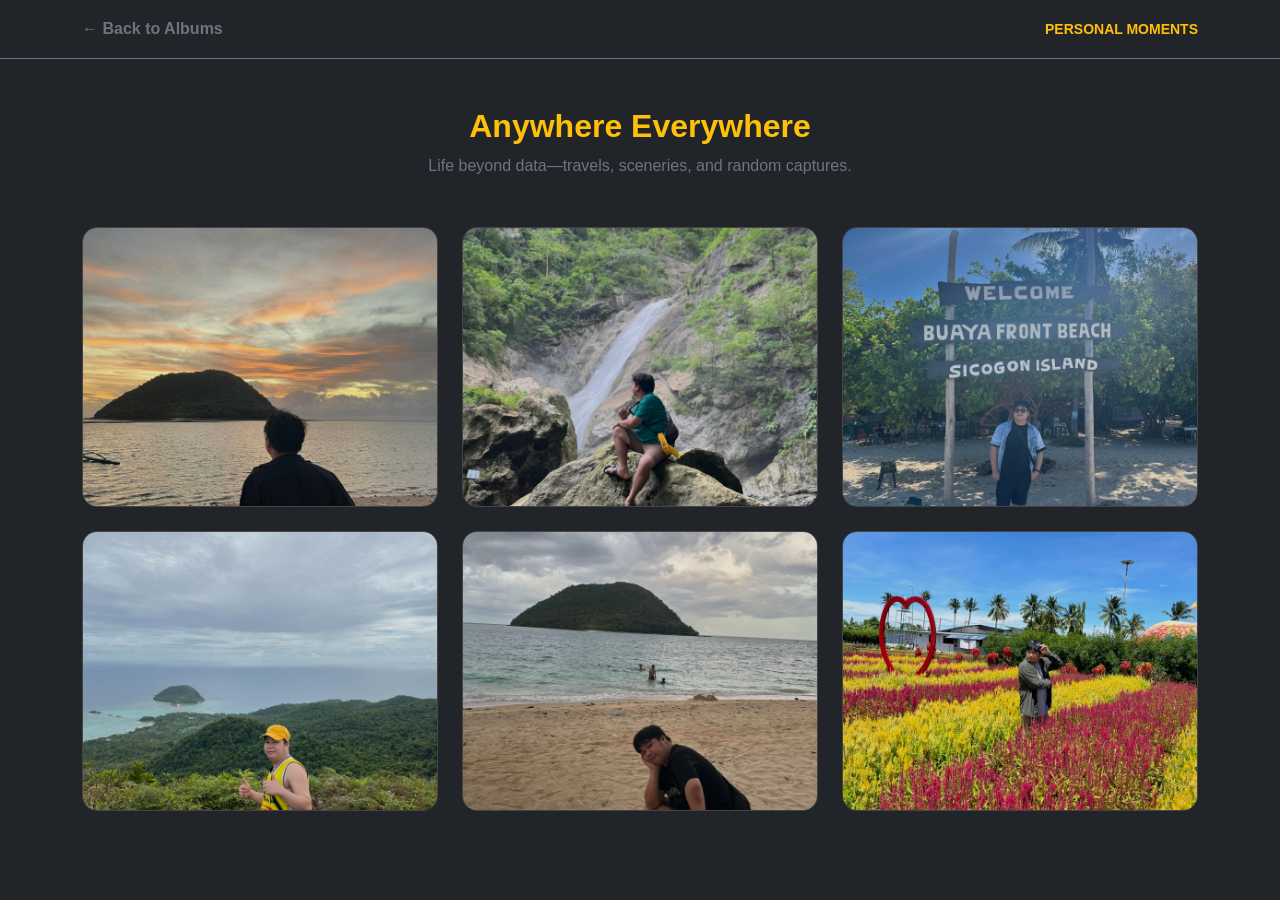
==== album-anywhere.html @ 358e81f5 "Add files via upload This is to showcase my skills, profession and education" ====
<!DOCTYPE html>
<html lang="en">
<head>
    <meta charset="UTF-8">
    <meta name="viewport" content="width=device-width, initial-scale=1.0">
    <title>Anywhere Everywhere | Jizryl Arboleda</title>
    <link href="https://cdn.jsdelivr.net/npm/bootstrap@5.3.2/dist/css/bootstrap.min.css" rel="stylesheet">
    <link rel="stylesheet" href="style.css">
    <style>

        @keyframes floatCard {
            0% { transform: translateY(0px); }
            50% { transform: translateY(-12px); }
            100% { transform: translateY(0px); }
        }

        .photo-card {
            cursor: pointer;
            overflow: hidden;
            border-radius: 15px;
            border: 1px solid #444;
            transition: all 0.4s ease;
            height: 280px;
            animation: floatCard 5s ease-in-out infinite;
        }

        .col-md-4:nth-child(3n+1) .photo-card { animation-delay: 0s; }
        .col-md-4:nth-child(3n+2) .photo-card { animation-delay: 1.5s; }
        .col-md-4:nth-child(3n+3) .photo-card { animation-delay: 0.8s; }

        .photo-card:hover {
            border-color: #ffc107;
            animation-play-state: paused;
            transform: scale(1.03);
            box-shadow: 0 10px 25px rgba(255, 193, 7, 0.25);
        }

        .photo-card img {
            width: 100%;
            height: 100%;
            object-fit: cover;
            filter: brightness(0.9);
            transition: 0.4s;
        }

        .photo-card:hover img {
            filter: brightness(1.1);
        }

        .modal-content {
            background-color: rgba(0, 0, 0, 0.95);
            border: 1px solid #ffc107;
        }
        .carousel-img {
            max-height: 75vh;
            object-fit: contain;
        }
    </style>
</head>
<body class="bg-dark text-white">

    <nav class="py-3 border-bottom border-secondary sticky-top bg-dark">
        <div class="container d-flex justify-content-between align-items-center">
            <a href="gallery.html" class="text-decoration-none text-secondary fw-bold btn-back">← Back to Albums</a>
            <span class="text-warning fw-bold small text-uppercase tracking-widest">Personal Moments</span>
        </div>
    </nav>

    <main class="container my-5 text-center">
        <h2 class="text-warning mb-2 fw-bold">Anywhere Everywhere</h2>
        <p class="text-secondary mb-5">Life beyond data—travels, sceneries, and random captures.</p>
        
        <div class="row g-4">
            <div class="col-md-4 col-6">
                <div class="photo-card" data-bs-toggle="modal" data-bs-target="#anywhereModal" data-bs-slide-to="0">
                    <img src="anywhere-cover.jpeg" alt="Travel 1">
                </div>
            </div>
            <div class="col-md-4 col-6">
                <div class="photo-card" data-bs-toggle="modal" data-bs-target="#anywhereModal" data-bs-slide-to="1">
                    <img src="travel2.jpeg" alt="Travel 2">
                </div>
            </div>
            <div class="col-md-4 col-6">
                <div class="photo-card" data-bs-toggle="modal" data-bs-target="#anywhereModal" data-bs-slide-to="2">
                    <img src="travel3.jpeg" alt="Travel 3">
                </div>
            </div>
            <div class="col-md-4 col-6">
                <div class="photo-card" data-bs-toggle="modal" data-bs-target="#anywhereModal" data-bs-slide-to="3">
                    <img src="travel4.jpeg" alt="Travel 4">
                </div>
            </div>
            <div class="col-md-4 col-6">
                <div class="photo-card" data-bs-toggle="modal" data-bs-target="#anywhereModal" data-bs-slide-to="4">
                    <img src="travel5.jpeg" alt="Travel 5">
                </div>
            </div>
            <div class="col-md-4 col-6">
                <div class="photo-card" data-bs-toggle="modal" data-bs-target="#anywhereModal" data-bs-slide-to="5">
                    <img src="travel6.jpeg" alt="Travel 6">
                </div>
            </div>
        </div>
    </main>

    <div class="modal fade" id="anywhereModal" tabindex="-1" aria-hidden="true">
        <div class="modal-dialog modal-dialog-centered modal-xl">
            <div class="modal-content">
                <div class="text-end p-3">
                    <button type="button" class="btn-close btn-close-white" data-bs-dismiss="modal" aria-label="Close"></button>
                </div>
                
                <div class="modal-body p-0">
                    <div id="anywhereCarousel" class="carousel slide" data-bs-ride="false">
                        <div class="carousel-inner">
                            <div class="carousel-item active">
                                <img src="anywhere-cover.jpeg" class="d-block w-100 carousel-img">
                                <div class="text-center py-3 text-warning italic">"Exploring new perspectives."</div>
                            </div>
                            <div class="carousel-item">
                                <img src="travel2.jpeg" class="d-block w-100 carousel-img">
                                <div class="text-center py-3 text-warning italic">"Nature's way of resetting the mind."</div>
                            </div>
                            <div class="carousel-item">
                                <img src="travel3.jpeg" class="d-block w-100 carousel-img">
                                <div class="text-center py-3 text-warning italic">"Sailing is not just a trip, it's a journey."</div>
                            </div>
                            <div class="carousel-item">
                                <img src="travel4.jpeg" class="d-block w-100 carousel-img">
                                <div class="text-center py-3 text-warning italic">"The beauty of the journey."</div>
                            </div>
                            <div class="carousel-item">
                                <img src="travel5.jpeg" class="d-block w-100 carousel-img">
                                <div class="text-center py-3 text-warning italic">"The ocean's roar is music to the soul."</div>
                            </div>
                            <div class="carousel-item">
                                <img src="travel6.jpeg" class="d-block w-100 carousel-img">
                                <div class="text-center py-3 text-warning italic">"Capturing moments that last."</div>
                            </div>
                        </div>

                        <button class="carousel-control-prev" type="button" data-bs-target="#anywhereCarousel" data-bs-slide="prev">
                            <span class="carousel-control-prev-icon" aria-hidden="true"></span>
                        </button>
                        <button class="carousel-control-next" type="button" data-bs-target="#anywhereCarousel" data-bs-slide="next">
                            <span class="carousel-control-next-icon" aria-hidden="true"></span>
                        </button>
                    </div>
                </div>
            </div>
        </div>
    </div>

    <script src="https://cdn.jsdelivr.net/npm/bootstrap@5.3.2/dist/js/bootstrap.bundle.min.js"></script>
    
    <script>
        const myModal = document.getElementById('anywhereModal');
        const carouselEl = document.getElementById('anywhereCarousel');
        const carousel = new bootstrap.Carousel(carouselEl);

        myModal.addEventListener('show.bs.modal', function (event) {
            const button = event.relatedTarget;
            const slideIndex = button.getAttribute('data-bs-slide-to');
            carousel.to(slideIndex);
        });
    </script>
</body>
</html>
---- style.css ----
:root {
  --yellow: #f5c542;
  --black: #0f0f0f;
  --dark: #1a1a1a;
  --gray: #bfbfbf;
  --white: #ffffff;
}

body {
  background: var(--black);
  color: var(--white);
  font-family: "Segoe UI", Tahoma, Geneva, Verdana, sans-serif;
  line-height: 1.6;
  transition: background 0.4s ease, color 0.4s ease; /* Smooth theme switch */
}

/* --- NAVBAR --- */
.custom-navbar {
  background-color: var(--yellow);
}

.custom-navbar .nav-link:hover {
  color: #000 !important;
  text-decoration: underline;
}

/* --- HERO SECTION --- */
.hero {
  padding: 100px 20px;
}
 .profile-pic {
  width: 180px;
  height: 180px;
  border-radius: 50%;
  border: 4px solid #f5c542;
  object-fit: cover;
  animation: fadeIn 7s, pulseGlow 2s infinite alternate;
}

@keyframes pulseGlow {
  0% {
    box-shadow: 0 0 10px rgba(245, 197, 66, 0.4);
    transform: scale(1);
  }
  100% {
    box-shadow: 0 0 30px rgba(245, 197, 66, 0.8), 0 0 50px rgba(245, 197, 66, 0.2);
    transform: scale(1.03);
  }
}

  
   #aspiring-mis-officer {
    animation: zoomIn 1s;
  }
  
  @keyframes zoomIn {
    0% {
      transform: scale(0);
    }
    100% {
      transform: scale(1);
    }
  }
  
.hero h1 {
  font-size: 46px;
  font-weight: 800;
  color: var(--yellow);
  text-transform: uppercase;
  letter-spacing: 1px;
}

.hero p {
  color: var(--gray); /* Changed to gray for better readability */
  max-width: 600px;
  margin: 20px auto;
  font-size: 1.1rem;
}

.hero .btn {
  margin: 10px;
  padding: 12px 30px;
  transition: all 0.3s ease;
}
.btn:hover {
    animation: pulse 1s infinite;
  }
  
  @keyframes pulse {
    0% { transform: scale(1); }
    50% { transform: scale(1.08); }
    100% { transform: scale(1); }
  }
  
  
/* --- CARDS (Expertise & Works) --- */
.feature, .work-card {
  background: var(--dark);
  border: 1px solid var(--yellow);
  border-radius: 10px;
  transition: transform 0.3s ease, box-shadow 0.3s ease;
}

.feature {
  padding: 30px 20px;
  margin-top: 30px;
  text-align: center;
}

.work-card {
  overflow: hidden;
  height: 100%;
}

.feature:hover, .work-card:hover {
  transform: translateY(-10px);
  box-shadow: 0 10px 20px rgba(245, 197, 66, 0.2);
}

.feature h5, .work-body h5 {
  color: var(--yellow);
  margin-bottom: 15px;
}

.work-card img {
  width: 100%;
  height: 200px;
  object-fit: cover;
}

.work-body { padding: 20px; }
.work-body p { color: var(--gray); font-size: 0.9rem; }

/* --- WORKS PAGE SPECIFICS --- */
.work-header {
    background: var(--yellow);
    padding: 30px;
    border-radius: 10px;
    margin-bottom: 30px;
}

.section-title {
    color: var(--yellow);
    text-transform: uppercase;
    font-size: 22px;
    font-weight: bold;
    margin-bottom: 25px;
    border-left: 5px solid var(--yellow);
    padding-left: 15px;
}

/* Carousel Controls */
.custom-ctrl { width: 5%; }
.carousel-control-prev-icon, .carousel-control-next-icon {
    filter: invert(1) grayscale(100) brightness(200%);
    background-color: rgba(0,0,0,0.3); /* Adds a subtle dark circle for visibility */
    border-radius: 50%;
    padding: 15px;
}

/* --- SHARED FOOTER --- */
.main-footer {
    background: var(--dark);
    color: var(--gray);
    padding: 30px 0;
    border-top: 2px solid var(--yellow);
    margin-top: 60px;
}

.main-footer p {
    color: var(--white);
    font-weight: 600;
    margin: 0;
}

.footer-links small {
    color: var(--yellow);
    letter-spacing: 1px;
    text-transform: uppercase;
}

/* --- LIGHT MODE OVERRIDES --- */
body.light-mode {
  background: #fdfdfd;
  color: #212529;
}

body.light-mode .hero h1, 
body.light-mode .section-title,
body.light-mode .feature h5,
body.light-mode .work-body h5 {
  color: #b8860b;
}

body.light-mode .hero p, 
body.light-mode .work-body p {
  color: #555;
}

body.light-mode .feature, 
body.light-mode .work-card {
  background: #ffffff;
  border-color: #dee2e6;
}

body.light-mode .main-footer {
    background: #f8f9fa;
    border-top: 2px solid #b8860b;
}

body.light-mode .main-footer p { color: #000; }
body.light-mode .custom-navbar .nav-link { color: #333 !important; }

/* Light mode Carousel Fix */
body.light-mode .carousel-control-prev-icon, 
body.light-mode .carousel-control-next-icon {
    filter: none;
    background-color: rgba(0,0,0,0.1);
}
/* --- SUMMARY PAGE GRID LAYOUT --- */
.grid {
  display: grid;
  grid-template-columns: 1fr 1.4fr;
  gap: 30px;
}

.left-panel {
  background: var(--dark);
  border: 1px solid var(--yellow);
  padding: 25px;
  border-radius: 10px;
}

.photo img {
  width: 100%;
  max-width: 260px;
  border: 6px solid var(--yellow);
  border-radius: 5px;
}

.photo video {
    width: 100%;    /* O kung ano man ang width ng .photo div mo */
    height: auto;
    object-fit: cover; /* Para hindi ma-stretch ang video */
    border-radius: 8px; /* Kung gusto mong rounded ang corners */
}


.skills-grid {
  display: grid;
  grid-template-columns: repeat(3, 1fr);
  gap: 15px;
}

.skill-item {
  background: #000;
  border: 1px solid var(--yellow);
  padding: 12px;
  text-align: center;
  font-size: 13px;
  border-radius: 5px;
  color: var(--white);
}

/* --- LIGHT MODE ADJUSTMENTS FOR SUMMARY --- */
body.light-mode .left-panel {
  background: #ffffff;
  border-color: #dee2e6;
}

body.light-mode .skill-item {
  background: #f8f9fa;
  color: #333;
  border-color: #b8860b;
}

body.light-mode .summary-text, 
body.light-mode .resume-section ul li {
  color: #444;
}

/* Responsive Grid for Mobile */
@media (max-width: 900px) {
  .grid { grid-template-columns: 1fr; }
  .skills-grid { grid-template-columns: repeat(2, 1fr); }
}
/* --- RESUME & SUMMARY LAYOUT --- */
.grid {
  display: grid;
  grid-template-columns: 1fr 1.4fr;
  gap: 30px;
}

.left-panel {
  padding: 25px;
  border-radius: 10px;
  /* Background and border are handled by the .feature class already in your CSS */
}

.photo img {
  width: 100%;
  max-width: 260px;
  border: 6px solid var(--yellow);
  border-radius: 5px;
}

.skills-grid {
  display: grid;
  grid-template-columns: repeat(3, 1fr);
  gap: 15px;
}

.skill-item {
  background: #000;
  border: 1px solid var(--yellow);
  padding: 12px;
  text-align: center;
  font-size: 13px;
  border-radius: 5px;
  color: var(--white);
  transition: all 0.3s ease;
}

/* --- SUMMARY LIGHT MODE OVERRIDES --- */
body.light-mode .skill-item {
  background: #f8f9fa;
  color: #333;
  border-color: #b8860b;
}

body.light-mode .summary-text, 
body.light-mode .resume-section ul li {
  color: #444; /* Darker gray for better readability on white */
}

/* Responsive Grid for Mobile */
@media (max-width: 900px) {
  .grid { grid-template-columns: 1fr; }
  .skills-grid { grid-template-columns: repeat(2, 1fr); }
}

/* 1. Floating Animation Definition */
@keyframes float {
    0% {
        transform: translateY(0px);
    }
    50% {
        transform: translateY(-8px); /* Angat ng konti */
    }
    100% {
        transform: translateY(0px);
    }
}

/* 2. Skills Grid Layout */
.skills-grid {
    display: grid;
    grid-template-columns: repeat(3, 1fr);
    gap: 12px;
    margin-top: 15px;
}

/* 3. Individual Skill Card with Animation */
.skill-item {
    display: flex;
    flex-direction: column;
    align-items: center;
    justify-content: center;
    padding: 15px 5px;
    background: #ffffff;
    border: 1px solid #e0e0e0;
    border-radius: 12px;
    transition: all 0.3s ease;
    text-align: center;
    
    /* Dito natin ilalagay ang floating animation */
    animation: float 4s ease-in-out infinite; 
}

/* 4. Para hindi sabay-sabay ang pag-float (Staggered effect) */
.skill-item:nth-child(even) {
    animation-delay: 1s; /* Mahuhuli ng konti yung iba */
}

.skill-item:nth-child(3n) {
    animation-delay: 2s; /* Mas mahuhuli yung pangatlo */
}

/* Icon Style */
.skill-item i {
    font-size: 1.8rem; /* Ginawa kong mas malaki ng konti */
    margin-bottom: 8px;
    color: #f5c542;
    transition: transform 0.3s ease;
}

/* Text Style */
.skill-item span {
    font-size: 0.75rem;
    font-weight: 600;
    color: #333;
}

/* 5. Hover Effect (Hihinto ang float at mag-zoom ng konti) */
.skill-item:hover {
    animation-play-state: paused; /* Hihinto ang floating pag tinapat ang mouse */
    transform: scale(1.1); /* Lalaki ng konti */
    box-shadow: 0 10px 20px rgba(0,0,0,0.15);
    border-color: #0d6efd;
    background: #fdfdfd;
    cursor: pointer;
}

.skill-item:hover i {
    transform: rotate(10deg); /* Konting ikot ng icon pag ni-hover */
}

/* Responsive: 2 columns sa maliliit na screen */
@media (max-width: 480px) {
    .skills-grid {
        grid-template-columns: repeat(2, 1fr);
    }
}

/* Animation Definition */
@keyframes fadeInUp {
  from {
    opacity: 0;
    transform: translateY(20px);
  }
  to {
    opacity: 1;
    transform: translateY(0);
  }
}

/* Application to List Items */
.resume-section ul li {
  list-style: none;
  margin-bottom: 12px;
  position: relative;
  padding-left: 20px;
  opacity: 0; /* Simula ay invisible */
  animation: fadeInUp 0.6s ease forwards; /* Lalabas gamit ang animation */
}

/* Staggered Delay (Para isa-isa ang paglabas) */
.resume-section ul li:nth-child(1) { animation-delay: 0.1s; }
.resume-section ul li:nth-child(2) { animation-delay: 0.2s; }
.resume-section ul li:nth-child(3) { animation-delay: 0.3s; }
.resume-section ul li:nth-child(4) { animation-delay: 0.4s; }
.resume-section ul li:nth-child(5) { animation-delay: 0.5s; }
.resume-section ul li:nth-child(n+6) { animation-delay: 0.6s; }

/* Custom Bullet Point (Optional: Techy Arrow) */
.resume-section ul li::before {
  content: "▹";
  color: var(--yellow);
  position: absolute;
  left: 0;
  font-weight: bold;
}

/* Typewriter Container */
.typewriter-text {
  display: inline-block;
  overflow: hidden; /* Itatago ang text habang wala pa sa animation */
  border-right: 3px solid var(--yellow); /* Ang "cursor" line */
  white-space: nowrap; /* Pipigilan ang pag-wrap ng text */
  margin: 0 auto;
  letter-spacing: 1px;
  animation: 
    typing 3.5s steps(40, end),
    blink-caret 0.75s step-end infinite;
}

/* Animation para sa pag-type */
@keyframes typing {
  from { width: 0 }
  to { width: 100% }
}

/* Animation para sa pag-kurap ng cursor */
@keyframes blink-caret {
  from, to { border-color: transparent }
  50% { border-color: var(--yellow) }
}

.typewriter-container {
  display: inline-block; /* Para sumunod ang container sa laki ng text */
}

/* Animation para sa pag-float */
@keyframes floatAnimation {
    0% { transform: translateY(0px); }
    50% { transform: translateY(-10px); }
    100% { transform: translateY(0px); }
}

/* Class para sa feature cards */
.floating-card {
    padding: 20px;
    border-radius: 15px;
    transition: all 0.3s ease;
    animation: floatAnimation 3s ease-in-out infinite;
}

/* Hover effect para tumigil pag tinuro ng mouse */
.floating-card:hover {
    animation-play-state: paused;
    background: rgba(255, 193, 7, 0.1); /* Light yellow glow */
    border: 1px solid #ffc107;
}


.floating-card {
    padding: 2rem;
    border-radius: 15px;
    background: rgba(255, 255, 255, 0.05); /* Bagay sa dark mode */
    border: 1px solid rgba(255, 255, 255, 0.1);
    transition: all 0.3s ease;
}

/* Social Floating Animation */
@keyframes float {
    0% { transform: translateY(0px); }
    50% { transform: translateY(-8px); }
    100% { transform: translateY(0px); }
}

.social-floating-wrap {
    display: flex;
    flex-wrap: wrap;
    gap: 10px;
}

.social-btn {
    text-decoration: none;
    padding: 8px 15px;
    border-radius: 8px;
    font-size: 0.85rem;
    font-weight: 600;
    color: white;
    display: flex;
    align-items: center;
    gap: 8px;
    transition: all 0.3s ease;
    animation: float 3s ease-in-out infinite; /* Eto ang nagpapagalaw */
}

/* Color Brands */
.facebook { background-color: #1877F2; }
.linkedin { background-color: #0077B5; }
.instagram { background-color: #E4405F; }
.github { background-color: #333333; }

/* Staggered animation (hindi sabay sabay ang galaw) */
.social-btn:nth-child(2) { animation-delay: 0.5s; }
.social-btn:nth-child(3) { animation-delay: 1s; }
.social-btn:nth-child(4) { animation-delay: 1.5s; }

/* Hover effects */
.social-btn:hover {
    color: white;
    transform: scale(1.05);
    animation-play-state: paused; /* Hihinto ang float pag tinutukan ng mouse */
    box-shadow: 0 5px 15px rgba(0,0,0,0.3);
}

/* --- FLOATING ANIMATION --- */

/* Ang animation keyframes */
@keyframes floating {
    0% { transform: translateY(0px); }
    50% { transform: translateY(-10px); }
    100% { transform: translateY(0px); }
}

/* I-apply ang animation sa lahat ng skill icons */
.skill-icon {
    display: inline-block; /* Importante para gumana ang transform */
    animation: floating 3s ease-in-out infinite;
}

/* Staggered effect: Para hindi sabay-sabay ang pag-float ng icons */
.skill-card:nth-child(odd) .skill-icon {
    animation-delay: 0.5s;
    animation-duration: 3.5s;
}

.skill-card:nth-child(even) .skill-icon {
    animation-delay: 0s;
    animation-duration: 2.8s;
}

/* Pause animation when hovering the card para mas madaling basahin */
.skill-card:hover .skill-icon {
    animation-play-state: paused;
    transform: scale(1.2); /* Lalaki pa rin siya pag hover */
    transition: transform 0.3s ease;
}

/* LIGHT MODE STYLES */
body.light-mode {
    background-color: #f4f4f4 !important;
    color: #222 !important;
}

body.light-mode .testimonial-card {
    background: #ffffff !important;
    color: #222 !important;
    border: 1px solid #ddd;
}

body.light-mode .testimonial-text, 
body.light-mode .text-light {
    color: #333 !important; /* Pinipilit nitong maging dark ang text kahit may text-light class */
}

/* Testimonial Card Styling */
.testimonial-card {
    background: rgba(255, 255, 255, 0.05);
    border: 1px solid rgba(255, 255, 255, 0.1);
    border-radius: 20px;
    padding: 30px;
    height: 100%;
    transition: all 0.3s ease;
    position: relative;
}

.testimonial-card:hover {
    transform: translateY(-10px);
    border-color: #ffc107;
    background: rgba(255, 193, 7, 0.05);
}

.quote-icon {
    font-size: 2rem;
    color: #ffc107;
    opacity: 0.5;
    margin-bottom: 15px;
}

/* Profile Picture na Bilog na may Yellow Glow */
.testimonial-img {
    width: 65px;
    height: 65px;
    border-radius: 50%;
    border: 2px solid #ffc107;
    object-fit: cover;
    transition: all 0.3s ease;
    box-shadow: 0 0 10px rgba(255, 193, 7, 0.2);
}

/* Hover effect para sa image */
.testimonial-card:hover .testimonial-img {
    box-shadow: 0 0 20px rgba(255, 193, 7, 0.8);
    transform: scale(1.05);
}

.client-info h6 {
    color: #ffc107;
    margin-bottom: 2px;
    font-weight: bold;
}

.client-info small {
    color: #aaa;
}

/* Floating effect animation */
.floating-card {
    animation: floatCard 5s ease-in-out infinite;
}

@keyframes floatCard {
    0%, 100% { transform: translateY(0); }
    50% { transform: translateY(-8px); }
}
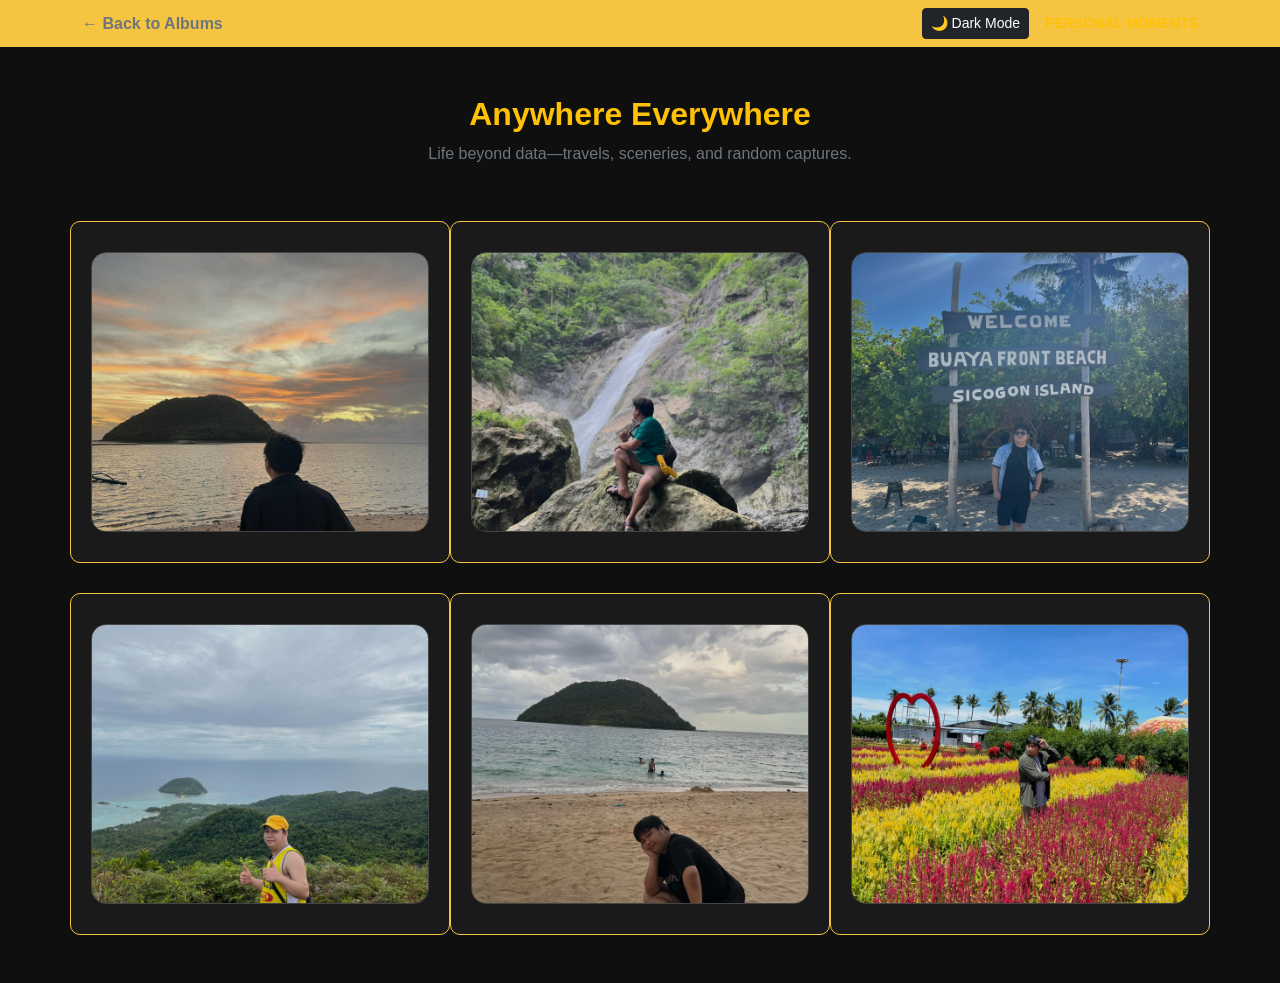
==== commit 1084047f: "Update album-anywhere.html" ====
--- a/album-anywhere.html
+++ b/album-anywhere.html
@@ -7,7 +7,7 @@
     <link href="https://cdn.jsdelivr.net/npm/bootstrap@5.3.2/dist/css/bootstrap.min.css" rel="stylesheet">
     <link rel="stylesheet" href="style.css">
     <style>
-
+        /* --- ANIMATIONS --- */
         @keyframes floatCard {
             0% { transform: translateY(0px); }
             50% { transform: translateY(-12px); }
@@ -22,6 +22,13 @@
             transition: all 0.4s ease;
             height: 280px;
             animation: floatCard 5s ease-in-out infinite;
+            background: #1a1a1a;
+        }
+
+        /* Light Mode adjustment para sa cards */
+        body.light-mode .photo-card {
+            background: #fff;
+            border-color: #ddd;
         }
 
         .col-md-4:nth-child(3n+1) .photo-card { animation-delay: 0s; }
@@ -43,10 +50,7 @@
             transition: 0.4s;
         }
 
-        .photo-card:hover img {
-            filter: brightness(1.1);
-        }
-
+        /* Modal styling remains dark for better viewing of photos */
         .modal-content {
             background-color: rgba(0, 0, 0, 0.95);
             border: 1px solid #ffc107;
@@ -57,12 +61,17 @@
         }
     </style>
 </head>
-<body class="bg-dark text-white">
-
-    <nav class="py-3 border-bottom border-secondary sticky-top bg-dark">
+<body> <nav class="navbar navbar-expand-lg custom-navbar sticky-top">
         <div class="container d-flex justify-content-between align-items-center">
             <a href="gallery.html" class="text-decoration-none text-secondary fw-bold btn-back">← Back to Albums</a>
-            <span class="text-warning fw-bold small text-uppercase tracking-widest">Personal Moments</span>
+            
+            <div class="ms-auto me-3">
+                <button class="btn btn-dark btn-sm" onclick="toggleTheme()" id="theme-btn">
+                    🌙 Dark Mode
+                </button>
+            </div>
+            
+            <span class="text-warning fw-bold small text-uppercase tracking-widest d-none d-sm-inline">Personal Moments</span>
         </div>
     </nav>
 
@@ -71,32 +80,32 @@
         <p class="text-secondary mb-5">Life beyond data—travels, sceneries, and random captures.</p>
         
         <div class="row g-4">
-            <div class="col-md-4 col-6">
+            <div class="col-md-4 col-6 feature">
                 <div class="photo-card" data-bs-toggle="modal" data-bs-target="#anywhereModal" data-bs-slide-to="0">
                     <img src="anywhere-cover.jpeg" alt="Travel 1">
                 </div>
             </div>
-            <div class="col-md-4 col-6">
+            <div class="col-md-4 col-6 feature">
                 <div class="photo-card" data-bs-toggle="modal" data-bs-target="#anywhereModal" data-bs-slide-to="1">
                     <img src="travel2.jpeg" alt="Travel 2">
                 </div>
             </div>
-            <div class="col-md-4 col-6">
+            <div class="col-md-4 col-6 feature">
                 <div class="photo-card" data-bs-toggle="modal" data-bs-target="#anywhereModal" data-bs-slide-to="2">
                     <img src="travel3.jpeg" alt="Travel 3">
                 </div>
             </div>
-            <div class="col-md-4 col-6">
+            <div class="col-md-4 col-6 feature">
                 <div class="photo-card" data-bs-toggle="modal" data-bs-target="#anywhereModal" data-bs-slide-to="3">
                     <img src="travel4.jpeg" alt="Travel 4">
                 </div>
             </div>
-            <div class="col-md-4 col-6">
+            <div class="col-md-4 col-6 feature">
                 <div class="photo-card" data-bs-toggle="modal" data-bs-target="#anywhereModal" data-bs-slide-to="4">
                     <img src="travel5.jpeg" alt="Travel 5">
                 </div>
             </div>
-            <div class="col-md-4 col-6">
+            <div class="col-md-4 col-6 feature">
                 <div class="photo-card" data-bs-toggle="modal" data-bs-target="#anywhereModal" data-bs-slide-to="5">
                     <img src="travel6.jpeg" alt="Travel 6">
                 </div>
@@ -110,7 +119,6 @@
                 <div class="text-end p-3">
                     <button type="button" class="btn-close btn-close-white" data-bs-dismiss="modal" aria-label="Close"></button>
                 </div>
-                
                 <div class="modal-body p-0">
                     <div id="anywhereCarousel" class="carousel slide" data-bs-ride="false">
                         <div class="carousel-inner">
@@ -139,7 +147,6 @@
                                 <div class="text-center py-3 text-warning italic">"Capturing moments that last."</div>
                             </div>
                         </div>
-
                         <button class="carousel-control-prev" type="button" data-bs-target="#anywhereCarousel" data-bs-slide="prev">
                             <span class="carousel-control-prev-icon" aria-hidden="true"></span>
                         </button>
@@ -153,8 +160,8 @@
     </div>
 
     <script src="https://cdn.jsdelivr.net/npm/bootstrap@5.3.2/dist/js/bootstrap.bundle.min.js"></script>
-    
-    <script>
+    <script src="script.js"></script> <script>
+        // Modal & Carousel initialization
         const myModal = document.getElementById('anywhereModal');
         const carouselEl = document.getElementById('anywhereCarousel');
         const carousel = new bootstrap.Carousel(carouselEl);
